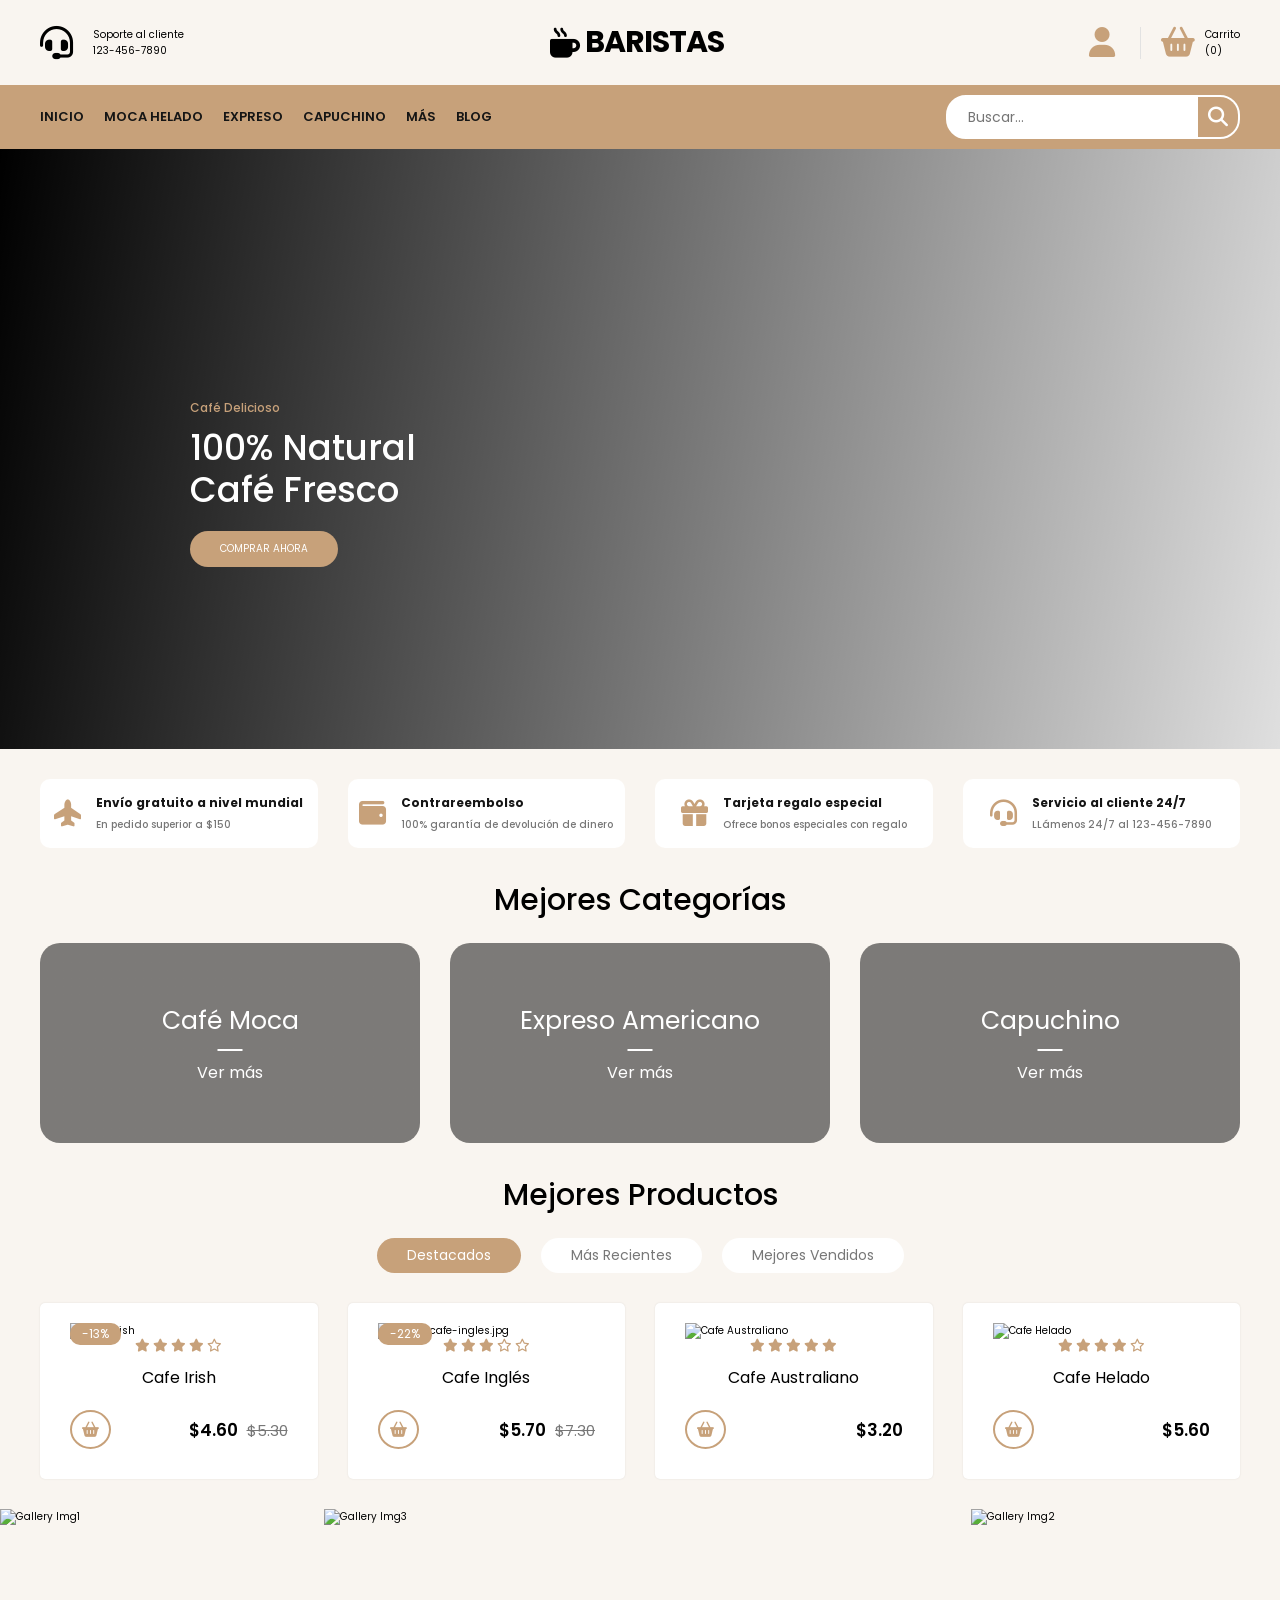
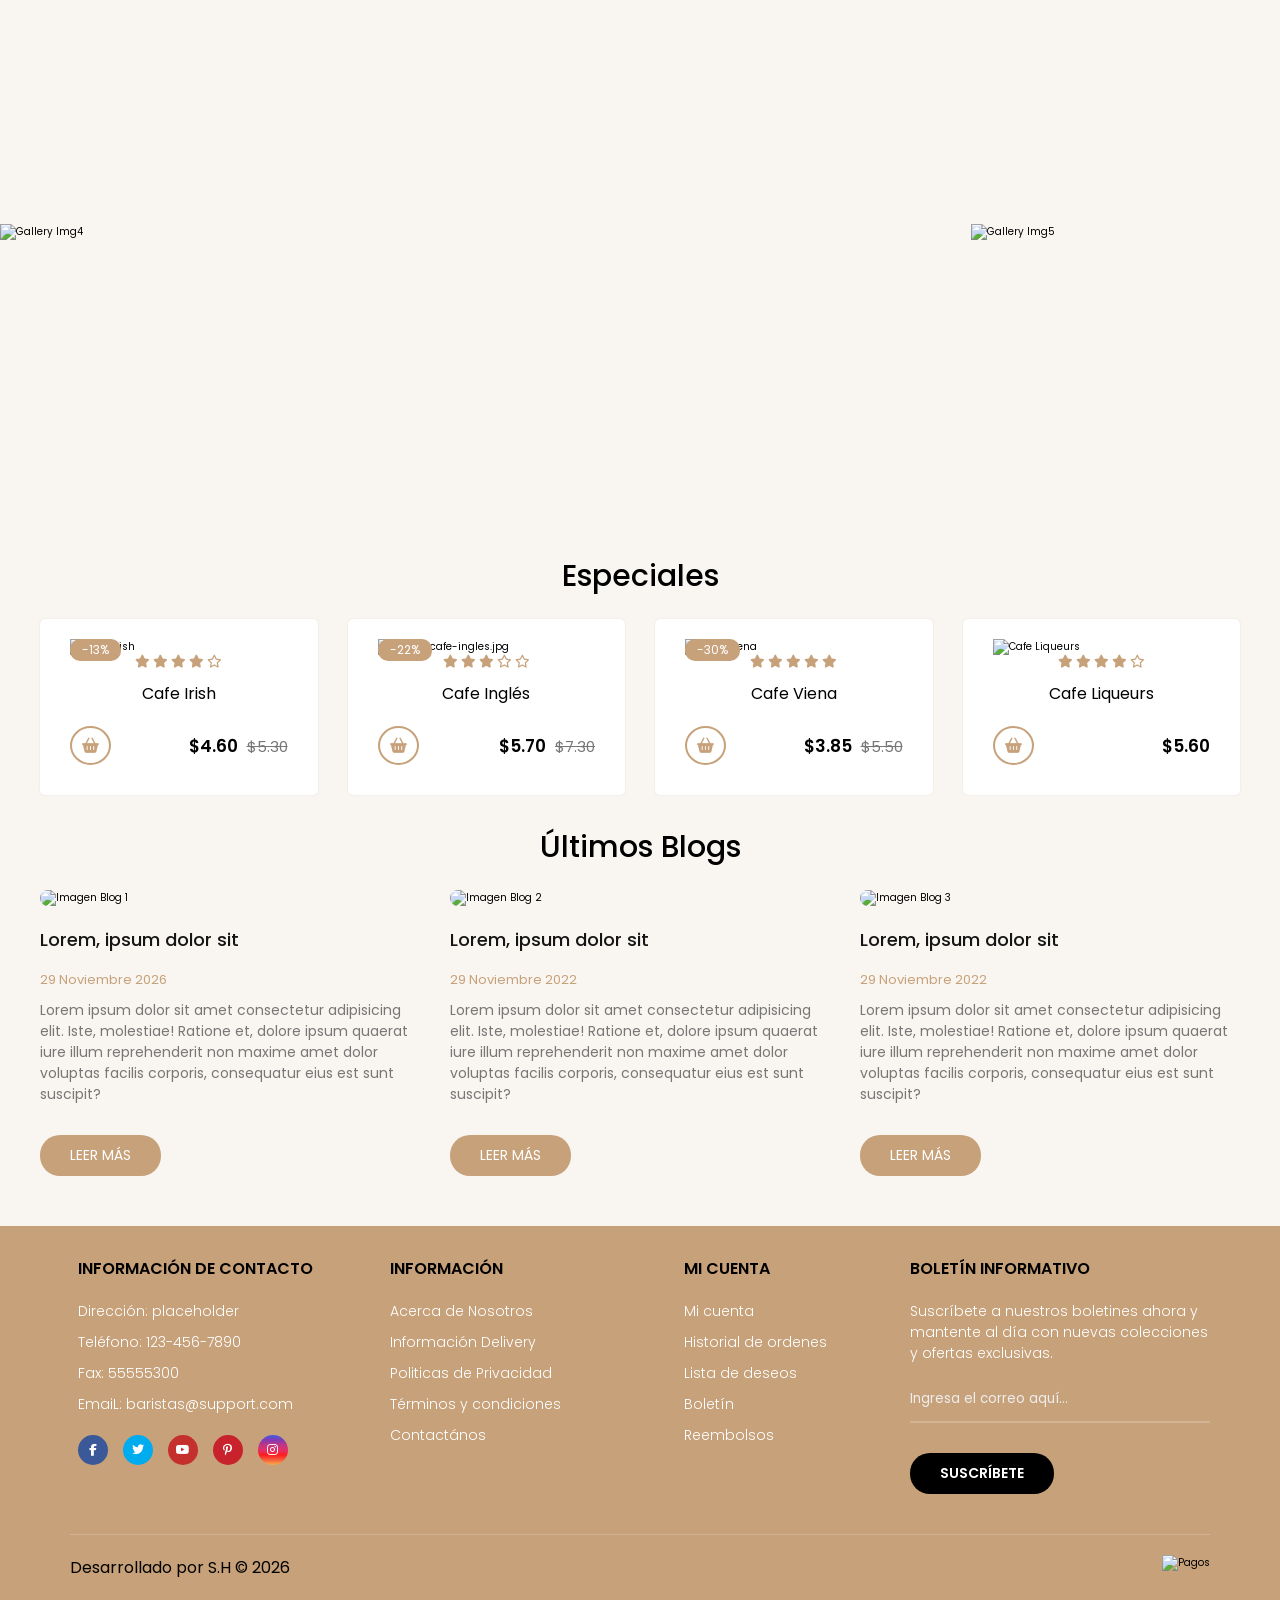
==== index.html @ 6bab172d "Add files via upload" ====
<!DOCTYPE html>
<html lang="en">
	<head>
		<meta charset="UTF-8" />
		<meta http-equiv="X-UA-Compatible" content="IE=edge" />
		<meta
			name="viewport"
			content="width=device-width, initial-scale=1.0"
		/>
		<title>Baristas</title>
		<link rel="stylesheet" href="styles.css" />
		<link rel="stylesheet" href="https://cdnjs.cloudflare.com/ajax/libs/font-awesome/6.7.2/css/all.min.css" integrity="sha512-Evv84Mr4kqVGRNSgIGL/F/aIDqQb7xQ2vcrdIwxfjThSH8CSR7PBEakCr51Ck+w+/U6swU2Im1vVX0SVk9ABhg==" crossorigin="anonymous" referrerpolicy="no-referrer" />
	</head>
	<body>
		<header>
			<div class="container-hero">
				<div class="container hero">
					<div class="customer-support">
						<i class="fa-solid fa-headset"></i>
						<div class="content-customer-support">
							<span class="text">Soporte al cliente</span>
							<span class="number">123-456-7890</span>
						</div>
					</div>

					<div class="container-logo">
						<i class="fa-solid fa-mug-hot"></i>
						<h1 class="logo"><a href="/">Baristas</a></h1>
					</div>

					<div class="container-user">
						<i class="fa-solid fa-user"></i>
						<i class="fa-solid fa-basket-shopping"></i>
						<div class="content-shopping-cart">
							<span class="text">Carrito</span>
							<span class="number">(0)</span>
						</div>
					</div>
				</div>
			</div>

			<div class="container-navbar">
				<nav class="navbar container">
					<i class="fa-solid fa-bars"></i>
					<ul class="menu">
						<li><a href="#">Inicio</a></li>
						<li><a href="#">Moca Helado</a></li>
						<li><a href="#">Expreso</a></li>
						<li><a href="#">Capuchino</a></li>
						<li><a href="#">Más</a></li>
						<li><a href="#">Blog</a></li>
					</ul>

					<form class="search-form">
						<input type="search" placeholder="Buscar..." />
						<button class="btn-search">
							<i class="fa-solid fa-magnifying-glass"></i>
						</button>
					</form>
				</nav>
			</div>
		</header>

		<section class="banner">
			<div class="content-banner">
				<p>Café Delicioso</p>
				<h2>100% Natural <br />Café Fresco</h2>
				<a href="#">Comprar ahora</a>
			</div>
		</section>

		<main class="main-content">
			<section class="container container-features">
				<div class="card-feature">
					<i class="fa-solid fa-plane-up"></i>
					<div class="feature-content">
						<span>Envío gratuito a nivel mundial</span>
						<p>En pedido superior a $150</p>
					</div>
				</div>
				<div class="card-feature">
					<i class="fa-solid fa-wallet"></i>
					<div class="feature-content">
						<span>Contrareembolso</span>
						<p>100% garantía de devolución de dinero</p>
					</div>
				</div>
				<div class="card-feature">
					<i class="fa-solid fa-gift"></i>
					<div class="feature-content">
						<span>Tarjeta regalo especial</span>
						<p>Ofrece bonos especiales con regalo</p>
					</div>
				</div>
				<div class="card-feature">
					<i class="fa-solid fa-headset"></i>
					<div class="feature-content">
						<span>Servicio al cliente 24/7</span>
						<p>LLámenos 24/7 al 123-456-7890</p>
					</div>
				</div>
			</section>

			<section class="container top-categories">
				<h1 class="heading-1">Mejores Categorías</h1>
				<div class="container-categories">
					<div class="card-category category-moca">
						<p>Café moca</p>
						<span>Ver más</span>
					</div>
					<div class="card-category category-expreso">
						<p>Expreso Americano</p>
						<span>Ver más</span>
					</div>
					<div class="card-category category-capuchino">
						<p>Capuchino</p>
						<span>Ver más</span>
					</div>
				</div>
			</section>

			<section class="container top-products">
				<h1 class="heading-1">Mejores Productos</h1>

				<div class="container-options">
					<span class="active">Destacados</span>
					<span>Más recientes</span>
					<span>Mejores Vendidos</span>
				</div>

				<div class="container-products">
					<!-- Producto 1 -->
					<div class="card-product">
						<div class="container-img">
							<img src="img/cafe-irish.jpg" alt="Cafe Irish" />
							<span class="discount">-13%</span>
							<div class="button-group">
								<span>
									<i class="fa-regular fa-eye"></i>
								</span>
								<span>
									<i class="fa-regular fa-heart"></i>
								</span>
								<span>
									<i class="fa-solid fa-code-compare"></i>
								</span>
							</div>
						</div>
						<div class="content-card-product">
							<div class="stars">
								<i class="fa-solid fa-star"></i>
								<i class="fa-solid fa-star"></i>
								<i class="fa-solid fa-star"></i>
								<i class="fa-solid fa-star"></i>
								<i class="fa-regular fa-star"></i>
							</div>
							<h3>Cafe Irish</h3>
							<span class="add-cart">
								<i class="fa-solid fa-basket-shopping"></i>
							</span>
							<p class="price">$4.60 <span>$5.30</span></p>
						</div>
					</div>
					<!-- Producto 2 -->
					<div class="card-product">
						<div class="container-img">
							<img
								src="img/cafe-ingles.jpg"
								alt="Cafe incafe-ingles.jpg"
							/>
							<span class="discount">-22%</span>
							<div class="button-group">
								<span>
									<i class="fa-regular fa-eye"></i>
								</span>
								<span>
									<i class="fa-regular fa-heart"></i>
								</span>
								<span>
									<i class="fa-solid fa-code-compare"></i>
								</span>
							</div>
						</div>
						<div class="content-card-product">
							<div class="stars">
								<i class="fa-solid fa-star"></i>
								<i class="fa-solid fa-star"></i>
								<i class="fa-solid fa-star"></i>
								<i class="fa-regular fa-star"></i>
								<i class="fa-regular fa-star"></i>
							</div>
							<h3>Cafe Inglés</h3>
							<span class="add-cart">
								<i class="fa-solid fa-basket-shopping"></i>
							</span>
							<p class="price">$5.70 <span>$7.30</span></p>
						</div>
					</div>
					<!--  -->
					<div class="card-product">
						<div class="container-img">
							<img
								src="img/cafe-australiano.jpg"
								alt="Cafe Australiano"
							/>
							<div class="button-group">
								<span>
									<i class="fa-regular fa-eye"></i>
								</span>
								<span>
									<i class="fa-regular fa-heart"></i>
								</span>
								<span>
									<i class="fa-solid fa-code-compare"></i>
								</span>
							</div>
						</div>
						<div class="content-card-product">
							<div class="stars">
								<i class="fa-solid fa-star"></i>
								<i class="fa-solid fa-star"></i>
								<i class="fa-solid fa-star"></i>
								<i class="fa-solid fa-star"></i>
								<i class="fa-solid fa-star"></i>
							</div>
							<h3>Cafe Australiano</h3>
							<span class="add-cart">
								<i class="fa-solid fa-basket-shopping"></i>
							</span>
							<p class="price">$3.20</p>
						</div>
					</div>
					<!--  -->
					<div class="card-product">
						<div class="container-img">
							<img src="img/cafe-helado.jpg" alt="Cafe Helado" />
							<div class="button-group">
								<span>
									<i class="fa-regular fa-eye"></i>
								</span>
								<span>
									<i class="fa-regular fa-heart"></i>
								</span>
								<span>
									<i class="fa-solid fa-code-compare"></i>
								</span>
							</div>
						</div>
						<div class="content-card-product">
							<div class="stars">
								<i class="fa-solid fa-star"></i>
								<i class="fa-solid fa-star"></i>
								<i class="fa-solid fa-star"></i>
								<i class="fa-solid fa-star"></i>
								<i class="fa-regular fa-star"></i>
							</div>
							<h3>Cafe Helado</h3>
							<span class="add-cart">
								<i class="fa-solid fa-basket-shopping"></i>
							</span>
							<p class="price">$5.60</p>
						</div>
					</div>
				</div>
			</section>

			<section class="gallery">
				<img
					src="img/gallery1.jpg"
					alt="Gallery Img1"
					class="gallery-img-1"
				/><img
					src="img/gallery2.jpg"
					alt="Gallery Img2"
					class="gallery-img-2"
				/><img
					src="img/gallery3.jpg"
					alt="Gallery Img3"
					class="gallery-img-3"
				/><img
					src="img/gallery4.jpg"
					alt="Gallery Img4"
					class="gallery-img-4"
				/><img
					src="img/gallery5.jpg"
					alt="Gallery Img5"
					class="gallery-img-5"
				/>
			</section>

			<section class="container specials">
				<h1 class="heading-1">Especiales</h1>

				<div class="container-products">
					<!-- Producto 1 -->
					<div class="card-product">
						<div class="container-img">
							<img src="img/cafe-irish.jpg" alt="Cafe Irish" />
							<span class="discount">-13%</span>
							<div class="button-group">
								<span>
									<i class="fa-regular fa-eye"></i>
								</span>
								<span>
									<i class="fa-regular fa-heart"></i>
								</span>
								<span>
									<i class="fa-solid fa-code-compare"></i>
								</span>
							</div>
						</div>
						<div class="content-card-product">
							<div class="stars">
								<i class="fa-solid fa-star"></i>
								<i class="fa-solid fa-star"></i>
								<i class="fa-solid fa-star"></i>
								<i class="fa-solid fa-star"></i>
								<i class="fa-regular fa-star"></i>
							</div>
							<h3>Cafe Irish</h3>
							<span class="add-cart">
								<i class="fa-solid fa-basket-shopping"></i>
							</span>
							<p class="price">$4.60 <span>$5.30</span></p>
						</div>
					</div>
					<!-- Producto 2 -->
					<div class="card-product">
						<div class="container-img">
							<img
								src="img/cafe-ingles.jpg"
								alt="Cafe incafe-ingles.jpg"
							/>
							<span class="discount">-22%</span>
							<div class="button-group">
								<span>
									<i class="fa-regular fa-eye"></i>
								</span>
								<span>
									<i class="fa-regular fa-heart"></i>
								</span>
								<span>
									<i class="fa-solid fa-code-compare"></i>
								</span>
							</div>
						</div>
						<div class="content-card-product">
							<div class="stars">
								<i class="fa-solid fa-star"></i>
								<i class="fa-solid fa-star"></i>
								<i class="fa-solid fa-star"></i>
								<i class="fa-regular fa-star"></i>
								<i class="fa-regular fa-star"></i>
							</div>
							<h3>Cafe Inglés</h3>
							<span class="add-cart">
								<i class="fa-solid fa-basket-shopping"></i>
							</span>
							<p class="price">$5.70 <span>$7.30</span></p>
						</div>
					</div>
					<!--  -->
					<div class="card-product">
						<div class="container-img">
							<img src="img/cafe-viena.jpg" alt="Cafe Viena" />
							<span class="discount">-30%</span>
							<div class="button-group">
								<span>
									<i class="fa-regular fa-eye"></i>
								</span>
								<span>
									<i class="fa-regular fa-heart"></i>
								</span>
								<span>
									<i class="fa-solid fa-code-compare"></i>
								</span>
							</div>
						</div>
						<div class="content-card-product">
							<div class="stars">
								<i class="fa-solid fa-star"></i>
								<i class="fa-solid fa-star"></i>
								<i class="fa-solid fa-star"></i>
								<i class="fa-solid fa-star"></i>
								<i class="fa-solid fa-star"></i>
							</div>
							<h3>Cafe Viena</h3>
							<span class="add-cart">
								<i class="fa-solid fa-basket-shopping"></i>
							</span>
							<p class="price">$3.85 <span>$5.50</span></p>
						</div>
					</div>
					<!--  -->
					<div class="card-product">
						<div class="container-img">
							<img src="img/cafe-liqueurs.jpg" alt="Cafe Liqueurs" />
							<div class="button-group">
								<span>
									<i class="fa-regular fa-eye"></i>
								</span>
								<span>
									<i class="fa-regular fa-heart"></i>
								</span>
								<span>
									<i class="fa-solid fa-code-compare"></i>
								</span>
							</div>
						</div>
						<div class="content-card-product">
							<div class="stars">
								<i class="fa-solid fa-star"></i>
								<i class="fa-solid fa-star"></i>
								<i class="fa-solid fa-star"></i>
								<i class="fa-solid fa-star"></i>
								<i class="fa-regular fa-star"></i>
							</div>
							<h3>Cafe Liqueurs</h3>
							<span class="add-cart">
								<i class="fa-solid fa-basket-shopping"></i>
							</span>
							<p class="price">$5.60</p>
						</div>
					</div>
				</div>
			</section>

			<section class="container blogs">
				<h1 class="heading-1">Últimos Blogs</h1>

				<div class="container-blogs">
					<div class="card-blog">
						<div class="container-img">
							<img src="img/blog-1.jpg" alt="Imagen Blog 1" />
							<div class="button-group-blog">
								<span>
									<i class="fa-solid fa-magnifying-glass"></i>
								</span>
								<span>
									<i class="fa-solid fa-link"></i>
								</span>
							</div>
						</div>
						<div class="content-blog">
							<h3>Lorem, ipsum dolor sit</h3>
							<span>29 Noviembre 2026</span>
							<p>
								Lorem ipsum dolor sit amet consectetur adipisicing
								elit. Iste, molestiae! Ratione et, dolore ipsum
								quaerat iure illum reprehenderit non maxime amet dolor
								voluptas facilis corporis, consequatur eius est sunt
								suscipit?
							</p>
							<div class="btn-read-more">Leer más</div>
						</div>
					</div>
					<div class="card-blog">
						<div class="container-img">
							<img src="img/blog-2.jpg" alt="Imagen Blog 2" />
							<div class="button-group-blog">
								<span>
									<i class="fa-solid fa-magnifying-glass"></i>
								</span>
								<span>
									<i class="fa-solid fa-link"></i>
								</span>
							</div>
						</div>
						<div class="content-blog">
							<h3>Lorem, ipsum dolor sit</h3>
							<span>29 Noviembre 2022</span>
							<p>
								Lorem ipsum dolor sit amet consectetur adipisicing
								elit. Iste, molestiae! Ratione et, dolore ipsum
								quaerat iure illum reprehenderit non maxime amet dolor
								voluptas facilis corporis, consequatur eius est sunt
								suscipit?
							</p>
							<div class="btn-read-more">Leer más</div>
						</div>
					</div>
					<div class="card-blog">
						<div class="container-img">
							<img src="img/blog-3.jpg" alt="Imagen Blog 3" />
							<div class="button-group-blog">
								<span>
									<i class="fa-solid fa-magnifying-glass"></i>
								</span>
								<span>
									<i class="fa-solid fa-link"></i>
								</span>
							</div>
						</div>
						<div class="content-blog">
							<h3>Lorem, ipsum dolor sit</h3>
							<span>29 Noviembre 2022</span>
							<p>
								Lorem ipsum dolor sit amet consectetur adipisicing
								elit. Iste, molestiae! Ratione et, dolore ipsum
								quaerat iure illum reprehenderit non maxime amet dolor
								voluptas facilis corporis, consequatur eius est sunt
								suscipit?
							</p>
							<div class="btn-read-more">Leer más</div>
						</div>
					</div>
				</div>
			</section>
		</main>

		<footer class="footer">
			<div class="container container-footer">
				<div class="menu-footer">
					<div class="contact-info">
						<p class="title-footer">Información de Contacto</p>
						<ul>
							<li>
								Dirección: placeholder
							</li>
							<li>Teléfono: 123-456-7890</li>
							<li>Fax: 55555300</li>
							<li>EmaiL: baristas@support.com</li>
						</ul>
						<div class="social-icons">
							<span class="facebook">
								<i class="fa-brands fa-facebook-f"></i>
							</span>
							<span class="twitter">
								<i class="fa-brands fa-twitter"></i>
							</span>
							<span class="youtube">
								<i class="fa-brands fa-youtube"></i>
							</span>
							<span class="pinterest">
								<i class="fa-brands fa-pinterest-p"></i>
							</span>
							<span class="instagram">
								<i class="fa-brands fa-instagram"></i>
							</span>
						</div>
					</div>

					<div class="information">
						<p class="title-footer">Información</p>
						<ul>
							<li><a href="#">Acerca de Nosotros</a></li>
							<li><a href="#">Información Delivery</a></li>
							<li><a href="#">Politicas de Privacidad</a></li>
							<li><a href="#">Términos y condiciones</a></li>
							<li><a href="#">Contactános</a></li>
						</ul>
					</div>

					<div class="my-account">
						<p class="title-footer">Mi cuenta</p>

						<ul>
							<li><a href="#">Mi cuenta</a></li>
							<li><a href="#">Historial de ordenes</a></li>
							<li><a href="#">Lista de deseos</a></li>
							<li><a href="#">Boletín</a></li>
							<li><a href="#">Reembolsos</a></li>
						</ul>
					</div>

					<div class="newsletter">
						<p class="title-footer">Boletín informativo</p>

						<div class="content">
							<p>
								Suscríbete a nuestros boletines ahora y mantente al
								día con nuevas colecciones y ofertas exclusivas.
							</p>
							<input type="email" placeholder="Ingresa el correo aquí...">
							<button>Suscríbete</button>
						</div>
					</div>
				</div>

				<div class="copyright">
					<p>
						Desarrollado por S.H &copy; 2026
					</p>

					<img src="img/payment.png" alt="Pagos">
				</div>
			</div>
		</footer>
	</body>
</html>
---- styles.css ----
@import url('https://fonts.googleapis.com/css2?family=Poppins:wght@300;400;500;600;700&display=swap');

:root {
	--primary-color: #c7a17a;
	--background-color: #f9f5f0;
	--dark-color: #151515;
}

html {
	font-size: 62.5%;
	font-family: 'Poppins', sans-serif;
}

* {
	margin: 0;
	padding: 0;
	box-sizing: border-box;
}

/* ********************************** */
/*             UTILIDADES             */
/* ********************************** */
.container {
	max-width: 120rem;
	margin: 0 auto;
}

.heading-1 {
	text-align: center;
	font-weight: 500;
	font-size: 3rem;
}

/* ********************************** */
/*               HEADER               */
/* ********************************** */
.container-hero {
	background-color: var(--background-color);
}

.hero {
	display: flex;
	justify-content: space-between;
	align-items: center;
	padding: 2rem 0;
}

.customer-support {
	display: flex;
	align-items: center;
	gap: 2rem;
}

.customer-support i {
	font-size: 3.3rem;
}

.content-customer-support {
	display: flex;
	flex-direction: column;
}

.container-logo {
	display: flex;
	align-items: center;
	gap: 0.5rem;
}

.container-logo i {
	font-size: 3rem;
}

.container-logo h1 a {
	text-decoration: none;
	color: #000;
	font-size: 3rem;
	text-transform: uppercase;
	letter-spacing: -1px;
}

.container-user {
	display: flex;
	gap: 1rem;
	cursor: pointer;
}

.container-user .fa-user {
	font-size: 3rem;
	color: var(--primary-color);
	padding-right: 2.5rem;
	border-right: 1px solid #e2e2e2;
}

.container-user .fa-basket-shopping {
	font-size: 3rem;
	color: var(--primary-color);
	padding-left: 1rem;
}

.content-shopping-cart {
	display: flex;
	flex-direction: column;
}

/* ************* NAVBAR ************* */
.container-navbar {
	background-color: var(--primary-color);
}

.navbar {
	display: flex;
	justify-content: space-between;
	align-items: center;
	padding: 1rem 0;
}

.navbar .fa-bars {
	display: none;
}

.menu {
	display: flex;
	gap: 2rem;
}

.menu li {
	list-style: none;
}

.menu a {
	text-decoration: none;
	font-size: 1.3rem;
	color: var(--dark-color);
	font-weight: 600;
	text-transform: uppercase;
	position: relative;
}

.menu a::after {
	content: '';
	width: 1.5rem;
	height: 1px;
	background-color: #fff;
	position: absolute;
	bottom: -3px;
	left: 50%;
	transform: translate(-50%, 50%);
	opacity: 0;
	transition: all 0.3s ease;
}

.menu a:hover::after {
	opacity: 1;
}

.menu a:hover {
	color: #fff;
}

.search-form {
	position: relative;
	display: flex;
	align-items: center;
	border: 2px solid #fff;
	border-radius: 2rem;
	background-color: #fff;
	height: 4.4rem;
	overflow: hidden;
}

.search-form input {
	outline: none;
	font-family: inherit;
	border: none;
	width: 25rem;
	font-size: 1.4rem;
	padding: 0 2rem;
	color: #777;
	cursor: pointer;
}

.search-form input::-webkit-search-cancel-button {
	appearance: none;
}

.search-form .btn-search {
	border: none;
	background-color: var(--primary-color);
	display: flex;
	align-items: center;
	justify-content: center;
	height: 100%;
	padding: 1rem;
}

.btn-search i {
	font-size: 2rem;
	color: #fff;
}

/* ********************************** */
/*               BANNER               */
/* ********************************** */
.banner {
	background-image: linear-gradient(100deg, #000000, #00000020),
		url('img/banner.jpg');
	height: 60rem;
	background-size: cover;
	background-position: center;
}

.content-banner {
	max-width: 90rem;
	margin: 0 auto;
	padding: 25rem 0;
}

.content-banner p {
	color: var(--primary-color);
	font-size: 1.2rem;
	margin-bottom: 1rem;
	font-weight: 500;
}

.content-banner h2 {
	color: #fff;
	font-size: 3.5rem;
	font-weight: 500;
	line-height: 1.2;
}

.content-banner a {
	margin-top: 2rem;
	text-decoration: none;
	color: #fff;
	background-color: var(--primary-color);
	display: inline-block;
	padding: 1rem 3rem;
	text-transform: uppercase;
	border-radius: 3rem;
}

/* ********************************** */
/*            MAIN CONTENT            */
/* ********************************** */
.main-content {
	background-color: var(--background-color);
}

/* ********************************** */
/*              FEATURES              */
/* ********************************** */
.container-features {
	display: grid;
	grid-template-columns: repeat(4, 1fr);
	gap: 3rem;
	padding: 3rem 0;
}

.card-feature {
	display: flex;
	align-items: center;
	justify-content: center;
	gap: 1.5rem;

	background-color: #fff;
	border-radius: 1rem;
	padding: 1.5rem 0;
}

.card-feature i {
	font-size: 2.7rem;
	color: var(--primary-color);
}

.feature-content {
	display: flex;
	flex-direction: column;
	gap: 0.5rem;
}

.feature-content span {
	font-weight: 700;
	font-size: 1.2rem;
	color: var(--dark-color);
}

.feature-content p {
	color: #777;
	font-weight: 500;
}

/* ********************************** */
/*             CATEGORIES             */
/* ********************************** */

.top-categories {
	display: flex;
	flex-direction: column;
	gap: 2rem;
	margin-bottom: 3rem;
}

.container-categories {
	display: grid;
	grid-template-columns: repeat(3, 1fr);
	gap: 3rem;
}

.card-category {
	height: 20rem;
	display: flex;
	flex-direction: column;
	align-items: center;
	justify-content: center;
	border-radius: 2rem;
	gap: 2rem;
}

.category-moca {
	background-image: linear-gradient(#00000080, #00000080),
		url('img/moca-category.jpg');
	background-size: cover;
	background-position: bottom;
	background-repeat: no-repeat;
}

.category-capuchino {
	background-image: linear-gradient(#00000080, #00000080),
		url('img/capuchino-category.jpg');
	background-size: cover;
	background-position: center;
	background-repeat: no-repeat;
}

.category-expreso {
	background-image: linear-gradient(#00000080, #00000080),
		url('img/expreso-category.jpg');
	background-size: cover;
	background-position: center;
	background-repeat: no-repeat;
}

.card-category p {
	font-size: 2.5rem;
	color: #fff;
	text-transform: capitalize;
	position: relative;
}

.card-category p::after {
	content: '';
	width: 2.5rem;
	height: 2px;
	background-color: #fff;
	position: absolute;
	bottom: -1rem;
	left: 50%;
	transform: translate(-50%, 50%);
}

.card-category span {
	font-size: 1.6rem;
	color: #fff;
	cursor: pointer;
}

.card-category span:hover {
	color: var(--primary-color);
}

/* ********************************** */
/*            TOP PRODUCTS            */
/* ********************************** */
.top-products {
	display: flex;
	flex-direction: column;
	gap: 2rem;
	margin-bottom: 3rem;
}

.container-options {
	display: flex;
	justify-content: center;
	gap: 2rem;
	margin-bottom: 1rem;
}

.container-options span {
	color: #777;
	background-color: #fff;
	padding: 0.7rem 3rem;
	font-size: 1.4rem;
	text-transform: capitalize;
	border-radius: 2rem;
	cursor: pointer;
}

.container-options span:hover {
	background-color: var(--primary-color);
	color: #fff;
}

.container-options span.active {
	background-color: var(--primary-color);
	color: #fff;
}

/* Products */
.container-products {
	display: grid;
	grid-template-columns: repeat(auto-fit, minmax(20rem, 1fr));
	gap: 3rem;
}

.card-product {
	background-color: #fff;
	padding: 2rem 3rem;
	border-radius: 0.5rem;
	cursor: pointer;
	box-shadow: 0 0 2px rgba(0, 0, 0, 0.1);
}

.container-img {
	position: relative;
}

.container-img img {
	width: 100%;
}

.container-img .discount {
	position: absolute;
	left: 0;
	background-color: var(--primary-color);
	color: #fff;
	padding: 2px 1.2rem;
	border-radius: 1rem;
	font-size: 1.2rem;
}

.card-product:hover .discount {
	background-color: #000;
}

.button-group {
	display: flex;
	flex-direction: column;
	gap: 1rem;

	position: absolute;
	top: 0;
	right: -3rem;
	z-index: -1;
	transition: all 0.4s ease;
}

.button-group span {
	border: 1px solid var(--primary-color);
	padding: 0.8rem;

	display: flex;
	align-items: center;
	justify-content: center;
	border-radius: 50%;
	cursor: pointer;
	transition: all 0.4s ease;
}

.button-group span:hover {
	background-color: var(--primary-color);
}

.button-group span i {
	font-size: 1.5rem;
	color: var(--primary-color);
}

.button-group span:hover i {
	color: #fff;
}

.card-product:hover .button-group {
	z-index: 0;
	right: -1rem;
}

.content-card-product {
	display: grid;
	justify-items: center;
	grid-template-columns: 1fr 1fr;
	grid-template-rows: repeat(4, min-content);
	row-gap: 1rem;
}

.stars {
	grid-row: 1/2;
	grid-column: 1/-1;
}

.stars i {
	font-size: 1.3rem;
	color: var(--primary-color);
}

.content-card-product h3 {
	grid-row: 2/3;
	grid-column: 1/-1;

	font-weight: 400;
	font-size: 1.6rem;
	margin-bottom: 1rem;
	cursor: pointer;
}

.content-card-product h3:hover {
	color: var(--primary-color);
}

.add-cart {
	justify-self: start;
	border: 2px solid var(--primary-color);
	padding: 1rem;
	border-radius: 50%;
	cursor: pointer;
	transition: all 0.4s ease;

	display: flex;
	align-items: center;
	justify-content: center;
}

.add-cart:hover {
	background-color: var(--primary-color);
}

.add-cart i {
	font-size: 1.5rem;
	color: var(--primary-color);
}

.add-cart:hover i {
	color: #fff;
}

.content-card-product .price {
	justify-self: end;
	align-self: center;

	font-size: 1.7rem;
	font-weight: 600;
}

.content-card-product .price span {
	font-size: 1.5rem;
	font-weight: 400;
	text-decoration: line-through;
	color: #777;
	margin-left: 0.5rem;
}

/* ********************************** */
/*               GALLERY              */
/* ********************************** */
.gallery {
	display: grid;
	grid-template-columns: repeat(4, 1fr);
	grid-template-rows: repeat(2, 30rem);
	gap: 1.5rem;
	margin-bottom: 3rem;
}

.gallery img {
	width: 100%;
	height: 100%;
	object-fit: cover;
}

.gallery-img-3 {
	grid-column: 2/4;
	grid-row: 1/3;
}

/* ********************************** */
/*              SPECIALS              */
/* ********************************** */
.specials {
	display: flex;
	flex-direction: column;
	gap: 2rem;
	margin-bottom: 3rem;
}

/* ********************************** */
/*                BLOGS               */
/* ********************************** */
.blogs {
	display: flex;
	flex-direction: column;
	gap: 2rem;
}

.container-blogs {
	display: grid;
	grid-template-columns: repeat(3, 1fr);
	gap: 3rem;
}

.card-blog {
	display: flex;
	flex-direction: column;
	gap: 2rem;
}

.card-blog .container-img {
	border-radius: 2rem;
	cursor: pointer;
	position: relative;
	overflow: hidden;
}

.button-group-blog {
	position: absolute;
	bottom: 1.5rem;
	right: -2.5rem;

	display: flex;
	gap: 0.7rem;
	z-index: -1;
	transition: all 0.3s ease;
}

.card-blog:hover .button-group-blog {
	z-index: 0;
	right: 1.5rem;
}

.button-group-blog span {
	background-color: #fff;
	padding: 1rem;
	border-radius: 50%;
	transition: all 0.4s ease;

	display: flex;
	align-items: center;
	justify-content: center;
}

.button-group-blog span i {
	font-size: 1.3rem;
}

.button-group-blog span:hover {
	background-color: var(--primary-color);
}

.button-group-blog span:hover i {
	color: #fff;
}

.content-blog h3 {
	font-size: 1.8rem;
	margin-bottom: 1.7rem;
	color: var(--dark-color);
	font-weight: 500;
}

.content-blog h3:hover {
	color: var(--primary-color);
	cursor: pointer;
}

.content-blog p {
	margin-top: 1rem;
	font-size: 1.4rem;
	color: #777;
}

.content-blog span {
	color: var(--primary-color);
	font-size: 1.3rem;
}

.btn-read-more {
	padding: 1rem 3rem;
	background-color: var(--primary-color);
	color: #fff;
	text-transform: uppercase;
	font-size: 1.4rem;
	border-radius: 2rem;
	margin: 3rem 0 5rem;
	display: inline-block;
	cursor: pointer;
}

.btn-read-more:hover {
	background-color: var(--dark-color);
}

/* ********************************** */
/*               FOOTER               */
/* ********************************** */

.footer {
	background-color: var(--primary-color);
}

.container-footer {
	display: flex;
	flex-direction: column;
	gap: 4rem;
	padding: 3rem;
}

.menu-footer {
	display: grid;
	grid-template-columns: repeat(3, 1fr) 30rem;
	gap: 3rem;
	justify-items: center;
}

.title-footer {
	font-weight: 600;
	font-size: 1.6rem;
	text-transform: uppercase;
}

.contact-info,
.information,
.my-account,
.newsletter {
	display: flex;
	flex-direction: column;
	gap: 2rem;
}

.contact-info ul,
.information ul,
.my-account ul {
	display: flex;
	flex-direction: column;
	gap: 1rem;
}

.contact-info ul li,
.information ul li,
.my-account ul li {
	list-style: none;
	color: #fff;
	font-size: 1.4rem;
	font-weight: 300;
}

.information ul li a,
.my-account ul li a {
	text-decoration: none;
	color: #fff;
	font-weight: 300;
}

.information ul li a:hover,
.my-account ul li a:hover {
	color: var(--dark-color);
}

.social-icons {
	display: flex;
	gap: 1.5rem;
}

.social-icons span {
	border-radius: 50%;
	width: 3rem;
	height: 3rem;

	display: flex;
	align-items: center;
	justify-content: center;
}

.social-icons span i {
	color: #fff;
	font-size: 1.2rem;
}

.facebook {
	background-color: #3b5998;
}

.twitter {
	background-color: #00acee;
}

.youtube {
	background-color: #c4302b;
}

.pinterest {
	background-color: #c8232c;
}

.instagram {
	background: linear-gradient(
		#405de6,
		#833ab4,
		#c13584,
		#e1306c,
		#fd1d1d,
		#f56040,
		#fcaf45
	);
}

.content p {
	font-size: 1.4rem;
	color: #fff;
	font-weight: 300;
}

.content input {
	outline: none;
	background: none;
	border: none;
	border-bottom: 2px solid #d2b495;
	cursor: pointer;
	padding: 0.5rem 0 1.2rem;
	color: var(--dark-color);
	display: block;
	margin-bottom: 3rem;
	margin-top: 2rem;
	width: 100%;
	font-family: inherit;
}

.content input::-webkit-input-placeholder {
	color: #eee;
}

.content button {
	border: none;
	background-color: #000;
	color: #fff;
	text-transform: uppercase;
	padding: 1rem 3rem;
	border-radius: 2rem;
	font-size: 1.4rem;
	font-family: inherit;
	cursor: pointer;
	font-weight: 600;
}

.content button:hover {
	background-color: var(--background-color);
	color: var(--primary-color);
}

.copyright {
	display: flex;
	justify-content: space-between;
	padding-top: 2rem;

	border-top: 1px solid #d2b495;
}

.copyright p {
	font-weight: 400;
	font-size: 1.6rem;
}

/* ********************************** */
/*       MEDIA QUERIES -- 768px       */
/* ********************************** */
@media (max-width: 768px) {
	html {
		font-size: 55%;
	}

	.hero {
		padding: 2rem;
	}

	.customer-support {
		display: none;
	}

	.content-shopping-cart {
		display: none;
	}

	.navbar {
		padding: 1rem 2rem;
	}

	.navbar .fa-bars {
		display: block;
		color: #fff;
		font-size: 3rem;
	}

	.menu {
		display: none;
	}

	.content-banner {
		max-width: 50rem;
		margin: 0 auto;
		padding: 25rem 0;
	}

	.container-features {
		grid-template-columns: repeat(2, 1fr);
		padding: 3rem 2rem;
	}

	.card-feature {
		padding: 2rem;
	}

	.heading-1 {
		font-size: 2.4rem;
	}

	.card-category {
		height: 12rem;
	}

	.card-category p {
		font-size: 2rem;
		text-align: center;
		line-height: 1;
	}

	.card-category span {
		font-size: 1.4rem;
	}

	.container-options {
		align-items: center;
	}

	.container-options span {
		text-align: center;
		padding: 1rem 2rem;
	}

	.container-products {
		grid-template-columns: repeat(auto-fit, minmax(28rem, 1fr));
	}

	.gallery {
		grid-template-rows: repeat(2, 15rem);
	}

	.container-blogs {
		overflow: hidden;
		grid-template-columns: 1fr 1fr;

		height: 52rem;
	}

	.menu-footer {
		grid-template-columns: repeat(2, 1fr);
	}

	.copyright {
		flex-direction: column;
		justify-content: center;
		align-items: center;
		gap: 1.5rem;
	}
}

/* ********************************** */
/*       MEDIA QUERIES -- 468px       */
/* ********************************** */
@media (max-width: 468px) {
	html {
		font-size: 42.5%;
	}

	.content-banner {
		max-width: 50rem;
		padding: 22rem 0;
	}

	.heading-1 {
		font-size: 2.8rem;
	}

	.card-feature {
		flex-direction: column;
		border-radius: 2rem;
	}

	.feature-content {
		align-items: center;
	}

	.feature-content p {
		font-size: 1.4rem;
		text-align: center;
	}

	.feature-content span {
		font-size: 1.6rem;
		text-align: center;
	}

	.container-options span {
		font-size: 1.8rem;
		padding: 1rem 1.5rem;
		font-weight: 500;
	}

	.container-products {
		grid-template-columns: repeat(auto-fit, minmax(25rem, 1fr));
		gap: 1rem;
	}

	.container-img .discount {
		font-size: 2rem;
	}

	.content-card-product h3 {
		font-size: 2.2rem;
	}

	.gallery {
		grid-template-rows: repeat(2, 20rem);
	}

	.blogs {
		padding: 2rem;
	}

	.container-blogs {
		grid-template-columns: 1fr;
		height: 75rem;
	}

	.content-blog h3 {
		font-size: 2.4rem;
	}

	.content-blog span {
		font-size: 1.8rem;
	}

	.content-blog p {
		font-size: 2.2rem;
	}

	.btn-read-more{
		font-size: 1.8rem;
	}

	.contact-info ul,
	.information ul,
	.my-account ul{
		display: none;
	}

	.contact-info {
		align-items: center;
	}

	.menu-footer{
		grid-template-columns: 1fr;
	}

	.content p{
		font-size: 1.6rem;
	}
}
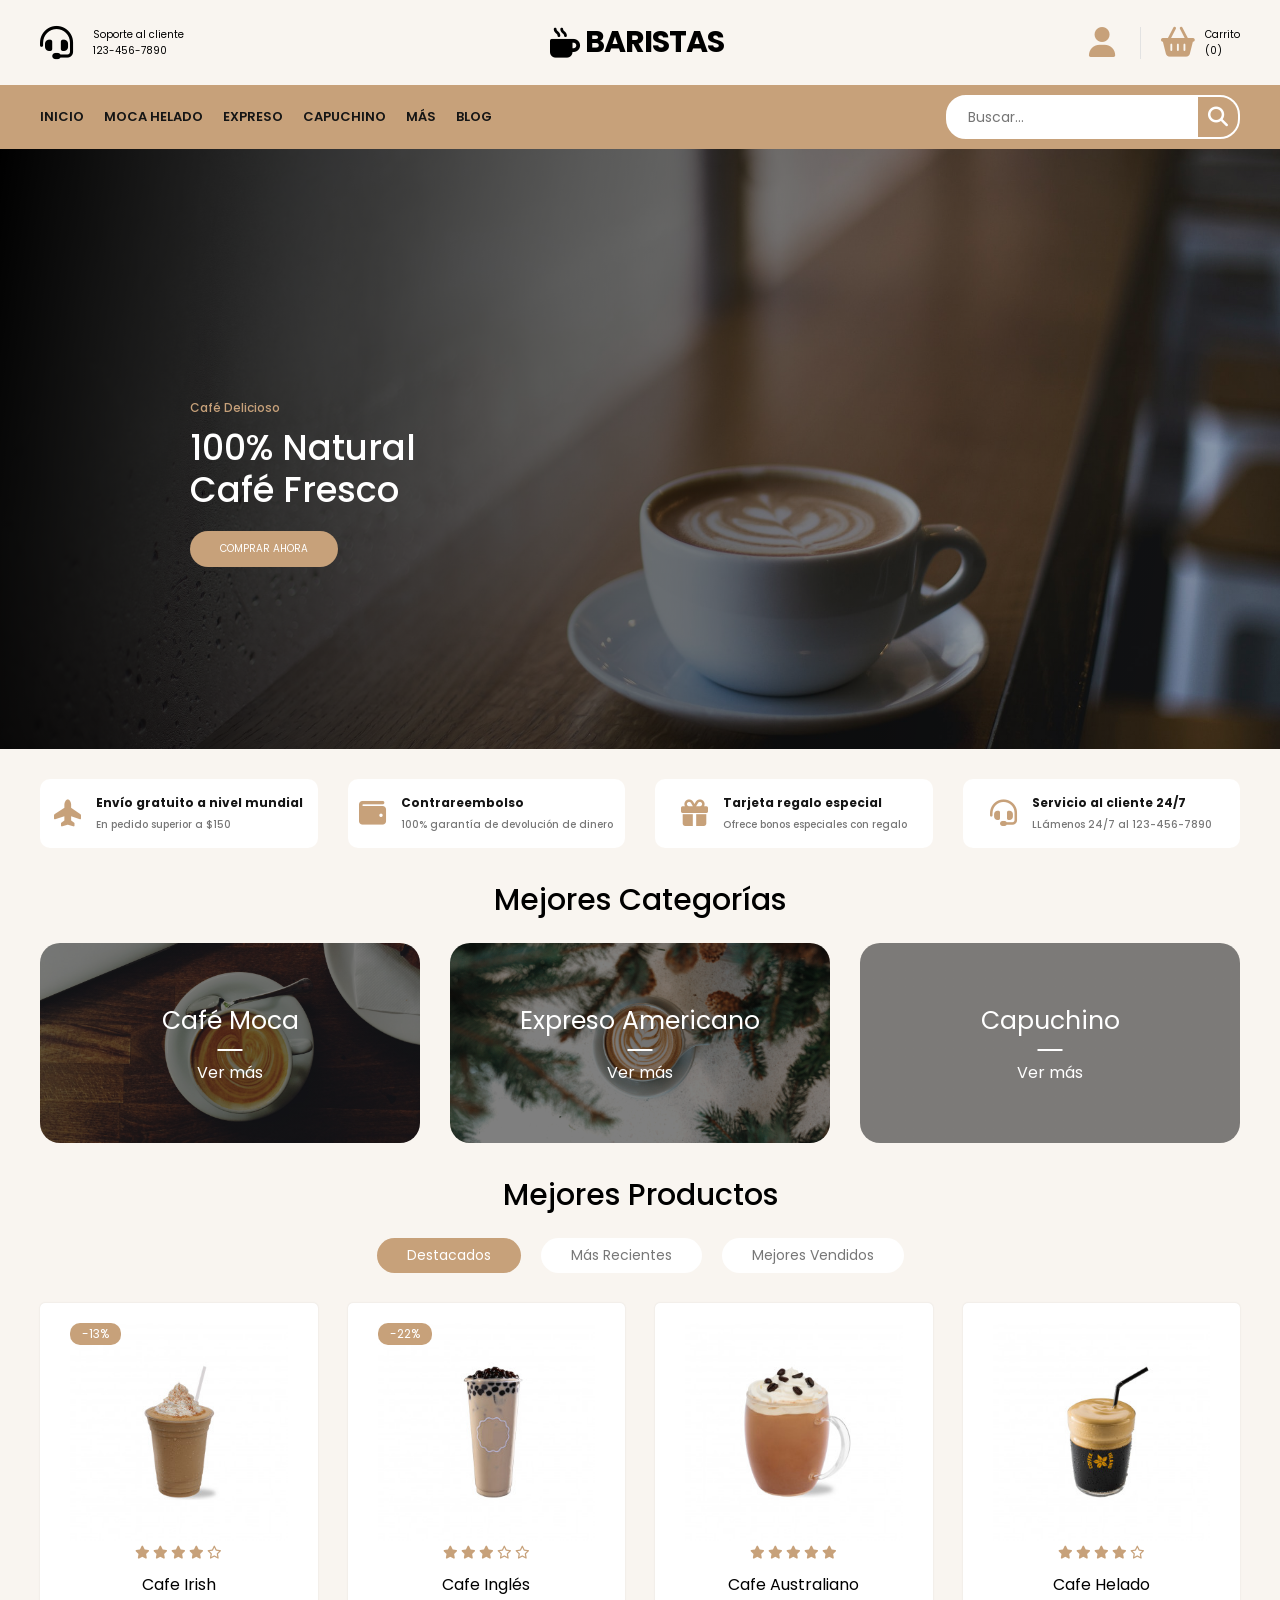
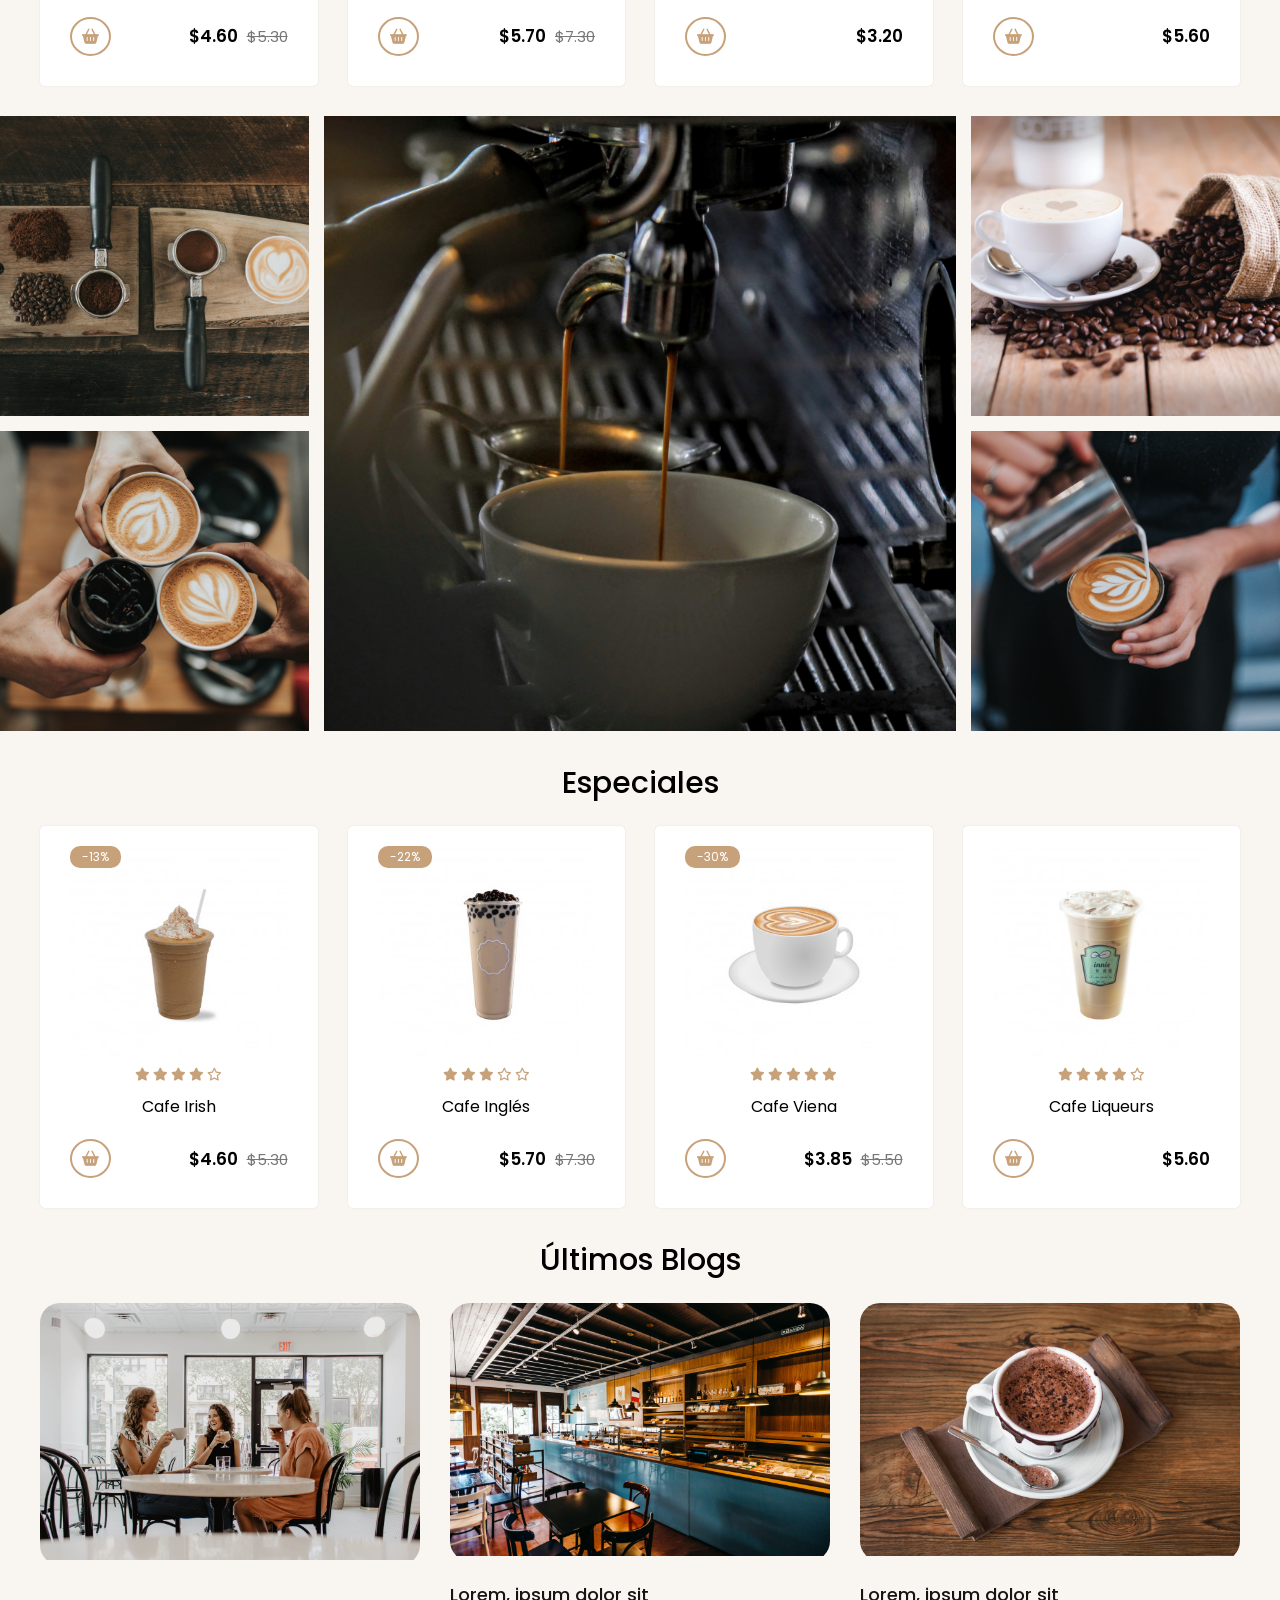
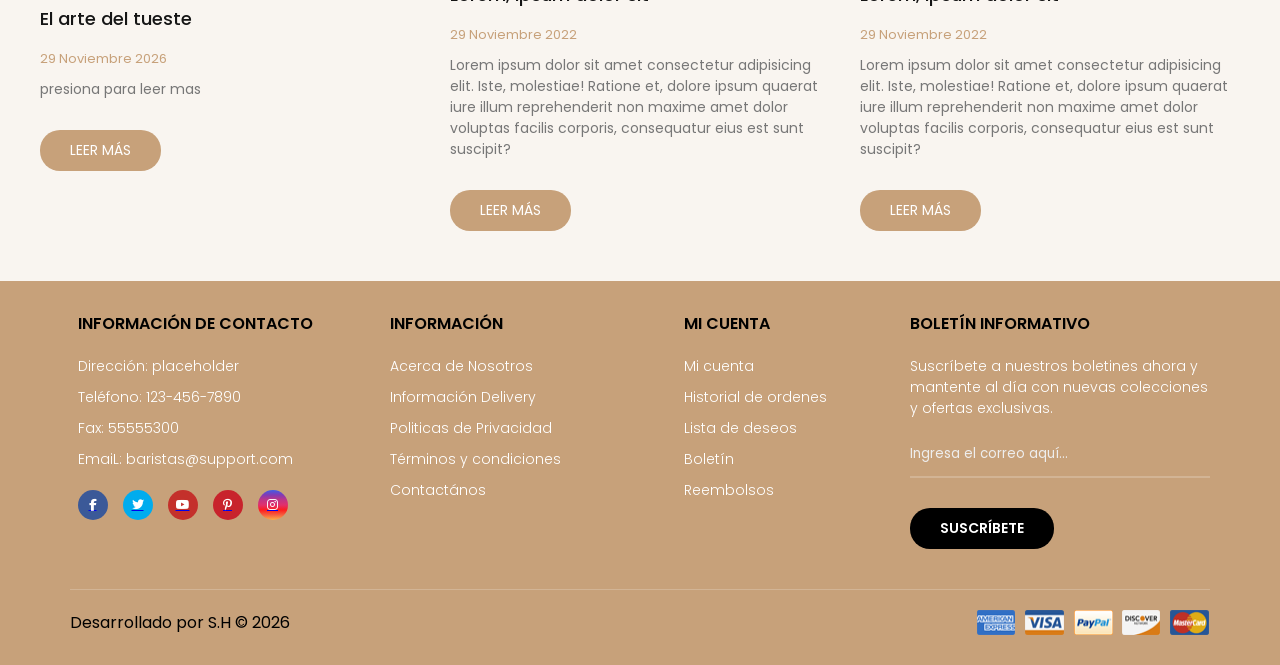
==== commit 48cdf481: "Add files via upload" ====
--- a/index.html
+++ b/index.html
@@ -65,7 +65,7 @@
 			<div class="content-banner">
 				<p>Café Delicioso</p>
 				<h2>100% Natural <br />Café Fresco</h2>
-				<a href="#">Comprar ahora</a>
+				<a href="productos/cafe-ingles.html">Comprar ahora</a>
 			</div>
 		</section>
 
@@ -104,19 +104,30 @@
 			<section class="container top-categories">
 				<h1 class="heading-1">Mejores Categorías</h1>
 				<div class="container-categories">
+					
+					<a href="productos/cafe-moca.html" class="link_productos" target="_blank">
 					<div class="card-category category-moca">
 						<p>Café moca</p>
 						<span>Ver más</span>
 					</div>
+						</a>
+					
+					<a href="productos/expreso-americano.html" class="link_productos" target="_blank">
 					<div class="card-category category-expreso">
 						<p>Expreso Americano</p>
 						<span>Ver más</span>
 					</div>
+						</a>
+					
+					<a href="productos/capuchino.html" class="link_productos" target="_blank">
 					<div class="card-category category-capuchino">
 						<p>Capuchino</p>
 						<span>Ver más</span>
 					</div>
-				</div>
+						</a>
+				</div>
+				
+				
 			</section>
 
 			<section class="container top-products">
@@ -130,7 +141,7 @@
 
 				<div class="container-products">
 					<!-- Producto 1 -->
-					<div class="card-product">
+					<a href="productos/productoplantilla.html" class="link_productos" target="_blank"><div class="card-product">
 						<div class="container-img">
 							<img src="img/cafe-irish.jpg" alt="Cafe Irish" />
 							<span class="discount">-13%</span>
@@ -161,8 +172,9 @@
 							<p class="price">$4.60 <span>$5.30</span></p>
 						</div>
 					</div>
+						</a>
 					<!-- Producto 2 -->
-					<div class="card-product">
+					<a href="productos/cafe-ingles.html" class="link_productos" target="_blank">	<div class="card-product">
 						<div class="container-img">
 							<img
 								src="img/cafe-ingles.jpg"
@@ -196,8 +208,9 @@
 							<p class="price">$5.70 <span>$7.30</span></p>
 						</div>
 					</div>
-					<!--  -->
-					<div class="card-product">
+						</a>
+					<!--producto 3-->
+					<a href="productos/cafe-australiano.html" class="link_productos" target="_blank"><div class="card-product">
 						<div class="container-img">
 							<img
 								src="img/cafe-australiano.jpg"
@@ -230,8 +243,9 @@
 							<p class="price">$3.20</p>
 						</div>
 					</div>
-					<!--  -->
-					<div class="card-product">
+					</a>
+					<!-- producto 4 -->
+					<a href="productos/cafe-helado.html" class="link_productos" target="blank">		<div class="card-product">
 						<div class="container-img">
 							<img src="img/cafe-helado.jpg" alt="Cafe Helado" />
 							<div class="button-group">
@@ -261,6 +275,7 @@
 							<p class="price">$5.60</p>
 						</div>
 					</div>
+						</a>
 				</div>
 			</section>
 
@@ -293,7 +308,7 @@
 
 				<div class="container-products">
 					<!-- Producto 1 -->
-					<div class="card-product">
+					<a href="productos/productoplantilla.html" class="link_productos" target="_blank">	<div class="card-product">
 						<div class="container-img">
 							<img src="img/cafe-irish.jpg" alt="Cafe Irish" />
 							<span class="discount">-13%</span>
@@ -324,8 +339,9 @@
 							<p class="price">$4.60 <span>$5.30</span></p>
 						</div>
 					</div>
+						</a>
 					<!-- Producto 2 -->
-					<div class="card-product">
+					<a href="productos/cafe-ingles.html" class="link_productos" target="_blank">	<div class="card-product">
 						<div class="container-img">
 							<img
 								src="img/cafe-ingles.jpg"
@@ -359,8 +375,9 @@
 							<p class="price">$5.70 <span>$7.30</span></p>
 						</div>
 					</div>
-					<!--  -->
-					<div class="card-product">
+						</a>
+					<!-- producto 3 -->
+					<a href="productos/cafe-viena.html" class="link_productos" target="_blank">		<div class="card-product">
 						<div class="container-img">
 							<img src="img/cafe-viena.jpg" alt="Cafe Viena" />
 							<span class="discount">-30%</span>
@@ -391,8 +408,9 @@
 							<p class="price">$3.85 <span>$5.50</span></p>
 						</div>
 					</div>
-					<!--  -->
-					<div class="card-product">
+						</a>
+					<!--producto 4-->
+					<a href="productos/cafe-liqueur.html" class="link_productos" target="_blank"><div class="card-product">
 						<div class="container-img">
 							<img src="img/cafe-liqueurs.jpg" alt="Cafe Liqueurs" />
 							<div class="button-group">
@@ -422,6 +440,7 @@
 							<p class="price">$5.60</p>
 						</div>
 					</div>
+						</a>
 				</div>
 			</section>
 
@@ -441,23 +460,21 @@
 								</span>
 							</div>
 						</div>
-						<div class="content-blog">
-							<h3>Lorem, ipsum dolor sit</h3>
+						<a href="blogs/plantillablog.html" class="link_productos" target="_blank"><div class="content-blog">
+							<h3>El arte del tueste</h3>
 							<span>29 Noviembre 2026</span>
 							<p>
-								Lorem ipsum dolor sit amet consectetur adipisicing
-								elit. Iste, molestiae! Ratione et, dolore ipsum
-								quaerat iure illum reprehenderit non maxime amet dolor
-								voluptas facilis corporis, consequatur eius est sunt
-								suscipit?
+					presiona para leer mas
 							</p>
 							<div class="btn-read-more">Leer más</div>
+							</a>
 						</div>
 					</div>
 					<div class="card-blog">
 						<div class="container-img">
 							<img src="img/blog-2.jpg" alt="Imagen Blog 2" />
 							<div class="button-group-blog">
+								
 								<span>
 									<i class="fa-solid fa-magnifying-glass"></i>
 								</span>
@@ -465,7 +482,9 @@
 									<i class="fa-solid fa-link"></i>
 								</span>
 							</div>
-						</div>
+							
+						</div>
+						
 						<div class="content-blog">
 							<h3>Lorem, ipsum dolor sit</h3>
 							<span>29 Noviembre 2022</span>
@@ -521,6 +540,7 @@
 							<li>Fax: 55555300</li>
 							<li>EmaiL: baristas@support.com</li>
 						</ul>
+						<a href="https://wa.link/5tlswd" target="_blank">
 						<div class="social-icons">
 							<span class="facebook">
 								<i class="fa-brands fa-facebook-f"></i>
@@ -538,6 +558,7 @@
 								<i class="fa-brands fa-instagram"></i>
 							</span>
 						</div>
+							</a>
 					</div>
 
 					<div class="information">
@@ -547,7 +568,7 @@
 							<li><a href="#">Información Delivery</a></li>
 							<li><a href="#">Politicas de Privacidad</a></li>
 							<li><a href="#">Términos y condiciones</a></li>
-							<li><a href="#">Contactános</a></li>
+							<li><a href="https://wa.link/5tlswd">Contactános</a></li>
 						</ul>
 					</div>
 
@@ -576,15 +597,16 @@
 						</div>
 					</div>
 				</div>
-
-				<div class="copyright">
+					<div class="copyright">
 					<p>
 						Desarrollado por S.H &copy; 2026
 					</p>
 
-					<img src="img/payment.png" alt="Pagos">
-				</div>
+					<img src="img/payment.png" alt="Pagos"> </a>
+				</div> 
 			</div>
 		</footer>
 	</body>
+<script src="app.js"></script>
+
 </html>
--- a/styles.css
+++ b/styles.css
@@ -1072,3 +1072,7 @@
 		font-size: 1.6rem;
 	}
 }
+.link_productos{
+	text-decoration: none;
+	color: #000
+}
